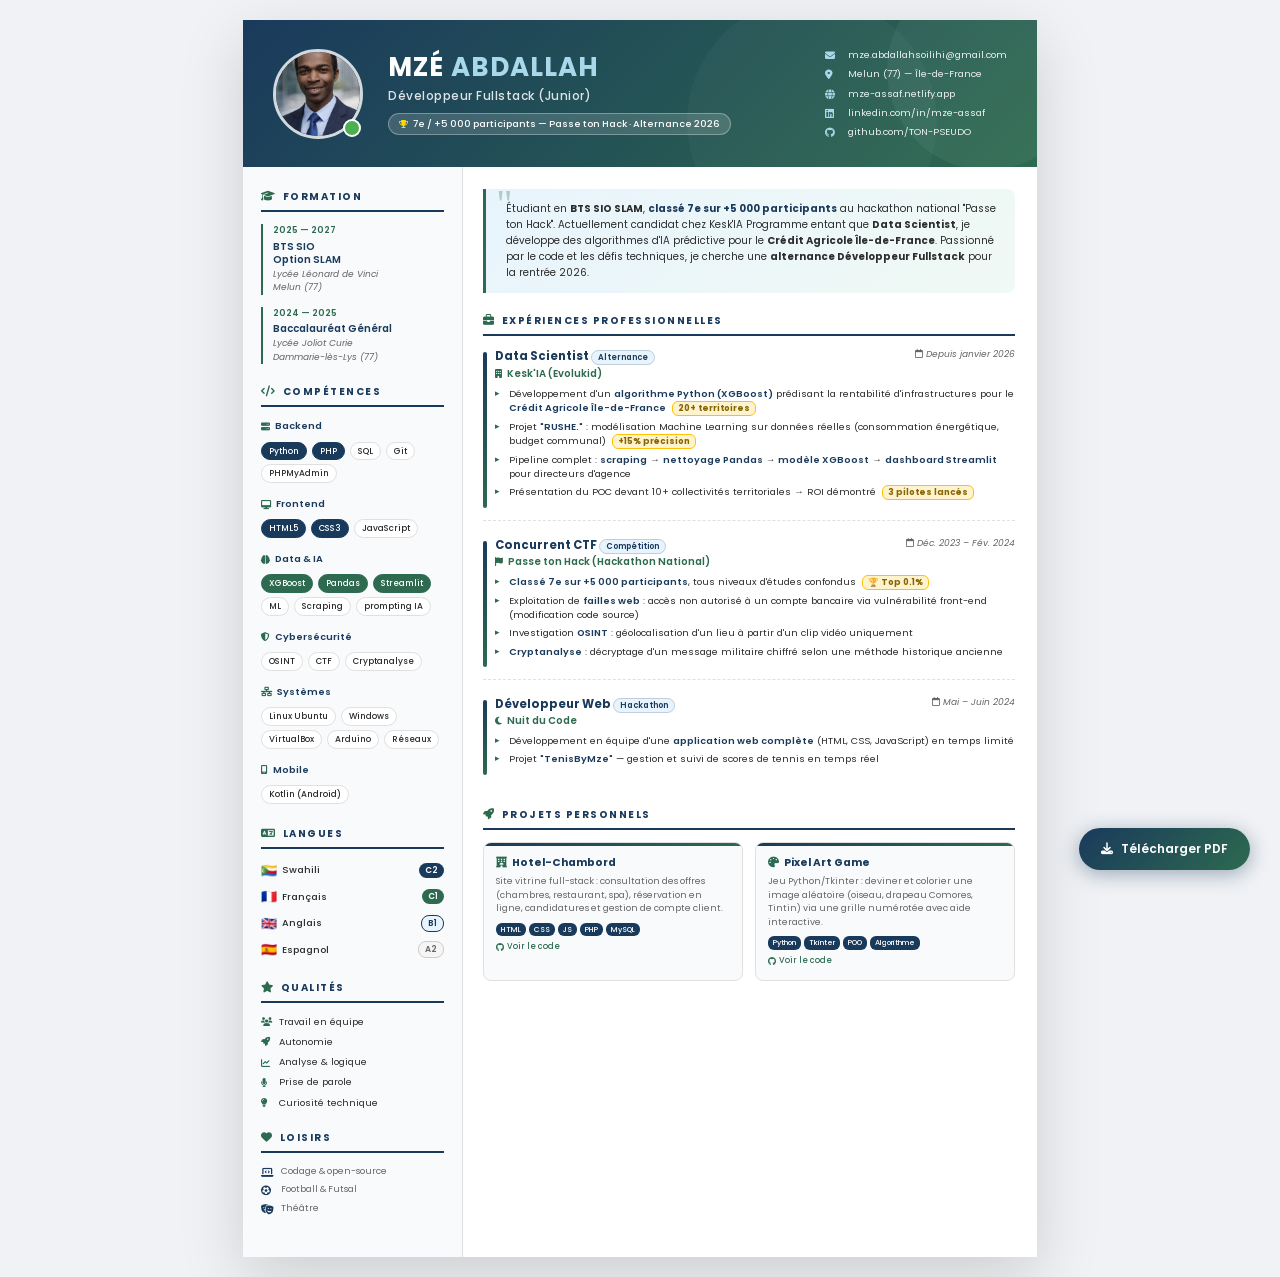
==== mon_cv.html @ bd24d2af "Add files via upload" ====
<!DOCTYPE html>
<html lang="fr">

<head>
    <meta charset="UTF-8">
    <meta name="viewport" content="width=device-width, initial-scale=1.0">
    <title>CV - Mzé ABDALLAH</title>
    <link href="https://fonts.googleapis.com/css2?family=Poppins:wght@300;400;500;600;700&display=swap"
        rel="stylesheet">
    <link rel="stylesheet" href="https://cdnjs.cloudflare.com/ajax/libs/font-awesome/6.4.0/css/all.min.css">
    <link rel="stylesheet" href="styles.css">
    

</head>

<body>

    <!-- cette bouton a pour fonction d'imprimer le CV -->
    <button class="print-btn" onclick="window.print()">
        <i class="fas fa-download"></i> Télécharger PDF
    </button>

    <div class="cv-wrapper">

        <!-- ========== HEADER ========== -->
        <header class="header">
            <div class="photo-container">
                <img src="Mze_pro.png" alt="Mzé ABDALLAH" class="photo">
                <div class="status-badge"></div>
            </div>

            <div class="header-info">
                <h1>Mzé <span>ABDALLAH</span></h1>
                <div class="title">Développeur Fullstack (Junior)</div>
                <div class="badge">
                    <i class="fas fa-trophy"></i>
                    7e / +5 000 participants — Passe ton Hack · Alternance 2026
                </div>
            </div>

            <div class="header-contacts">
                <a href="mailto:mze.abdallahsoilihi@gmail.com" class="contact-item">
                    <i class="fas fa-envelope"></i>
                    mze.abdallahsoilihi@gmail.com
                </a>
                <span class="contact-item">
                    <i class="fas fa-map-marker-alt"></i>
                    Melun (77) — Île-de-France
                </span>
                <a href="https://mze-assaf.netlify.app" target="_blank" class="contact-item">
                    <i class="fas fa-globe"></i>
                    mze-assaf.netlify.app
                </a>
                <a href="https://linkedin.com/in/mze-assaf/" target="_blank" class="contact-item">
                    <i class="fab fa-linkedin"></i>
                    linkedin.com/in/mze-assaf
                </a>
                <a href="https://github.com/TON-PSEUDO" target="_blank" class="contact-item">
                    <i class="fab fa-github"></i>
                    github.com/TON-PSEUDO
                </a>
            </div>
        </header>

        <!-- ========== SIDEBAR ========== -->
        <aside class="sidebar">

            <!-- FORMATION -->
            <div class="sidebar-section">
                <div class="section-title">
                    <i class="fas fa-graduation-cap"></i>
                    Formation
                </div>

                <div class="formation-item">
                    <div class="year">2025 — 2027</div>
                    <div class="degree">BTS SIO<br>Option SLAM</div>
                    <div class="school">Lycée Léonard de Vinci<br>Melun (77)</div>
                </div>

                <div class="formation-item">
                    <div class="year">2024 — 2025</div>
                    <div class="degree">Baccalauréat Général</div>
                    <div class="school">Lycée Joliot Curie<br>Dammarie-lès-Lys (77)</div>
                </div>
            </div>

            <!-- COMPÉTENCES TECHNIQUES -->
            <div class="sidebar-section">
                <div class="section-title">
                    <i class="fas fa-code"></i>
                    Compétences
                </div>

                <div class="skill-category">
                    <div class="skill-category-title">
                        <i class="fas fa-server"></i> Backend
                    </div>
                    <span class="skill-tag highlight">Python</span>
                    <span class="skill-tag highlight">PHP</span>
                    <span class="skill-tag">SQL</span>
                    <span class="skill-tag">Git</span>
                    <span class="skill-tag">PHPMyAdmin</span>
                </div>

                <div class="skill-category">
                    <div class="skill-category-title">
                        <i class="fas fa-desktop"></i> Frontend
                    </div>
                    <span class="skill-tag highlight">HTML5</span>
                    <span class="skill-tag highlight">CSS3</span>
                    <span class="skill-tag">JavaScript</span>
                </div>

                <div class="skill-category">
                    <div class="skill-category-title">
                        <i class="fas fa-brain"></i> Data & IA
                    </div>
                    <span class="skill-tag secondary">XGBoost</span>
                    <span class="skill-tag secondary">Pandas</span>
                    <span class="skill-tag secondary">Streamlit</span>
                    <span class="skill-tag">ML</span>
                    <span class="skill-tag">Scraping</span>
                    <span class="skill-tag">prompting IA</span>
                </div>

                <div class="skill-category">
                    <div class="skill-category-title">
                        <i class="fas fa-shield-alt"></i> Cybersécurité
                    </div>
                    <span class="skill-tag">OSINT</span>
                    <span class="skill-tag">CTF</span>
                    <span class="skill-tag">Cryptanalyse</span>
                </div>

                <div class="skill-category">
                    <div class="skill-category-title">
                        <i class="fas fa-network-wired"></i> Systèmes
                    </div>
                    <span class="skill-tag">Linux Ubuntu</span>
                    <span class="skill-tag">Windows</span>
                    <span class="skill-tag">VirtualBox</span>
                    <span class="skill-tag">Arduino</span>
                    <span class="skill-tag">Réseaux</span>
                </div>

                <div class="skill-category">
                    <div class="skill-category-title">
                        <i class="fas fa-mobile-alt"></i> Mobile
                    </div>
                    <span class="skill-tag">Kotlin (Android)</span>
                </div>
            </div>

            <!-- LANGUES -->
            <div class="sidebar-section">
                <div class="section-title">
                    <i class="fas fa-language"></i>
                    Langues
                </div>

                <div class="language-item">
                    <span class="language-name">
                        <span class="language-flag">🇰🇲</span> Swahili
                    </span>
                    <span class="language-level level-c2">C2</span>
                </div>
                <div class="language-item">
                    <span class="language-name">
                        <span class="language-flag">🇫🇷</span> Français
                    </span>
                    <span class="language-level level-c1">C1</span>
                </div>
                <div class="language-item">
                    <span class="language-name">
                        <span class="language-flag">🇬🇧</span> Anglais
                    </span>
                    <span class="language-level level-b1">B1</span>
                </div>
                <div class="language-item">
                    <span class="language-name">
                        <span class="language-flag">🇪🇸</span> Espagnol
                    </span>
                    <span class="language-level level-a2">A2</span>
                </div>
            </div>

            <!-- QUALITÉS -->
            <div class="sidebar-section">
                <div class="section-title">
                    <i class="fas fa-star"></i>
                    Qualités
                </div>

                <div class="soft-skill">
                    <i class="fas fa-users"></i> Travail en équipe
                </div>
                <div class="soft-skill">
                    <i class="fas fa-rocket"></i> Autonomie
                </div>
                <div class="soft-skill">
                    <i class="fas fa-chart-line"></i> Analyse & logique
                </div>
                <div class="soft-skill">
                    <i class="fas fa-microphone"></i> Prise de parole
                </div>
                <div class="soft-skill">
                    <i class="fas fa-lightbulb"></i> Curiosité technique
                </div>
            </div>

            <!-- LOISIRS -->
            <div class="sidebar-section">
                <div class="section-title">
                    <i class="fas fa-heart"></i>
                    Loisirs
                </div>

                <div class="hobby">
                    <i class="fas fa-laptop-code"></i> Codage & open-source
                </div>
                <div class="hobby">
                    <i class="fas fa-futbol"></i> Football & Futsal
                </div>
                <div class="hobby">
                    <i class="fas fa-theater-masks"></i> Théâtre
                </div>
            </div>

        </aside>

        <!-- ========== MAIN CONTENT ========== -->
        <main class="main-content">

            <!-- ACCROCHE -->
            <div class="accroche">
                <p>
                    Étudiant en <strong>BTS SIO SLAM</strong>,
                    <span class="highlight-stat">classé 7e sur +5 000 participants</span>
                    au hackathon national "Passe ton Hack". Actuellement candidat
                    chez Kesk'IA Programme entant que <strong>Data Scientist</strong>,
                    je développe des algorithmes d'IA prédictive pour le
                    <strong>Crédit Agricole Île-de-France</strong>.
                    Passionné par le code et les défis techniques,
                    je cherche une <strong>alternance Développeur Fullstack</strong>
                    pour la rentrée 2026.
                </p>
            </div>

            <!-- EXPÉRIENCES -->
            <div class="main-section">
                <div class="section-title">
                    <i class="fas fa-briefcase"></i>
                    Expériences Professionnelles
                </div>

                <!-- EXP 1 : Kesk'IA -->
                <div class="exp-item">
                    <div class="exp-header">
                        <div class="exp-title-block">
                            <div class="exp-title">
                                Data Scientist
                                <span class="exp-type">Alternance</span>
                            </div>
                            <div class="exp-company">
                                <i class="fas fa-building" style="font-size:9px; margin-right:3px;"></i>
                                Kesk'IA (Evolukid)
                            </div>
                        </div>
                        <div class="exp-date">
                            <i class="far fa-calendar"></i>
                            Depuis janvier 2026
                        </div>
                    </div>
                    <ul class="exp-bullets">
                        <li>
                            Développement d'un <strong>algorithme Python (XGBoost)</strong>
                            prédisant la rentabilité d'infrastructures pour le
                            <strong>Crédit Agricole Île-de-France</strong>
                            <span class="stat-badge">20+ territoires</span>
                        </li>
                        <li>
                            Projet <strong>"RUSHE."</strong> : modélisation Machine Learning
                            sur données réelles (consommation énergétique, budget communal)
                            <span class="stat-badge">+15% précision</span>
                        </li>
                        <li>
                            Pipeline complet : <strong>scraping</strong> →
                            <strong>nettoyage Pandas</strong> →
                            <strong>modèle XGBoost</strong> →
                            <strong>dashboard Streamlit</strong> pour directeurs d'agence
                        </li>
                        <li>
                            Présentation du POC devant 10+ collectivités territoriales
                            → ROI démontré
                            <span class="stat-badge">3 pilotes lancés</span>
                        </li>
                    </ul>
                </div>

                <!-- EXP 2 : CTF -->
                <div class="exp-item">
                    <div class="exp-header">
                        <div class="exp-title-block">
                            <div class="exp-title">
                                Concurrent CTF
                                <span class="exp-type">Compétition</span>
                            </div>
                            <div class="exp-company">
                                <i class="fas fa-flag" style="font-size:9px; margin-right:3px;"></i>
                                Passe ton Hack (Hackathon National)
                            </div>
                        </div>
                        <div class="exp-date">
                            <i class="far fa-calendar"></i>
                            Déc. 2023 – Fév. 2024
                        </div>
                    </div>
                    <ul class="exp-bullets">
                        <li>
                            <strong>Classé 7e sur +5 000 participants</strong>,
                            tous niveaux d'études confondus
                            <span class="stat-badge">🏆 Top 0.1%</span>
                        </li>
                        <li>
                            Exploitation de <strong>failles web</strong> : accès non autorisé
                            à un compte bancaire via vulnérabilité front-end
                            (modification code source)
                        </li>
                        <li>
                            Investigation <strong>OSINT</strong> : géolocalisation
                            d'un lieu à partir d'un clip vidéo uniquement
                        </li>
                        <li>
                            <strong>Cryptanalyse</strong> : décryptage d'un message
                            militaire chiffré selon une méthode historique ancienne
                        </li>
                    </ul>
                </div>

                <!-- EXP 3 : Nuit du Code -->
                <div class="exp-item">
                    <div class="exp-header">
                        <div class="exp-title-block">
                            <div class="exp-title">
                                Développeur Web
                                <span class="exp-type">Hackathon</span>
                            </div>
                            <div class="exp-company">
                                <i class="fas fa-moon" style="font-size:9px; margin-right:3px;"></i>
                                Nuit du Code
                            </div>
                        </div>
                        <div class="exp-date">
                            <i class="far fa-calendar"></i>
                            Mai – Juin 2024
                        </div>
                    </div>
                    <ul class="exp-bullets">
                        <li>
                            Développement en équipe d'une <strong>application web
                                complète</strong> (HTML, CSS, JavaScript) en temps limité
                        </li>
                        <li>
                            Projet <strong>"TenisByMze"</strong> — gestion et
                            suivi de scores de tennis en temps réel
                        </li>
                    </ul>
                </div>
            </div>

            <!-- PROJETS -->
            <div class="main-section">
                <div class="section-title">
                    <i class="fas fa-rocket"></i>
                    Projets Personnels
                </div>

                <div class="projects-grid">

                    <!-- Projet 1 -->
                    <div class="project-card">
                        <div class="project-title">
                            <i class="fas fa-hotel"></i>
                            Hotel-Chambord
                        </div>
                        <div class="project-desc">
                            Site vitrine full-stack : consultation des offres
                            (chambres, restaurant, spa), réservation en ligne,
                            candidatures et gestion de compte client.
                        </div>
                        <div class="project-tags">
                            <span class="project-tag">HTML</span>
                            <span class="project-tag">CSS</span>
                            <span class="project-tag">JS</span>
                            <span class="project-tag">PHP</span>
                            <span class="project-tag">MySQL</span>
                        </div>
                        <a href="https://github.com/baimuratergeshov/Hotel-Chambord" class="project-link"
                            target="_blank">
                            <i class="fab fa-github"></i> Voir le code
                        </a>
                    </div>

                    <!-- Projet 2 -->
                    <div class="project-card">
                        <div class="project-title">
                            <i class="fas fa-palette"></i>
                            Pixel Art Game
                        </div>
                        <div class="project-desc">
                            Jeu Python/Tkinter : deviner et colorier une image
                            aléatoire (oiseau, drapeau Comores, Tintin) via
                            une grille numérotée avec aide interactive.
                        </div>
                        <div class="project-tags">
                            <span class="project-tag">Python</span>
                            <span class="project-tag">Tkinter</span>
                            <span class="project-tag">POO</span>
                            <span class="project-tag">Algorithme</span>
                        </div>
                        <a href="https://github.com/ABDALLAHSOILIHIMzeAssaf/Mes_Projets/blob/main/Pixel_Art"
                            class="project-link" target="_blank">
                            <i class="fab fa-github"></i> Voir le code
                        </a>
                    </div>

                </div>
            </div>

        </main>

    </div>

</body>

</html>
---- styles.css ----
* {
            margin: 0;
            padding: 0;
            box-sizing: border-box;
        }

        :root {
            --primary: #1a3a5c;
            --secondary: #2d6a4f;
            --accent: #e8f4fd;
            --text: #2c2c2c;
            --text-light: #666;
            --white: #ffffff;
            --border: #e0e0e0;
            --gradient: linear-gradient(135deg, #1a3a5c 0%, #2d6a4f 100%);
        }

        body {
            font-family: 'Poppins', sans-serif;
            background: #f0f2f5;
            color: var(--text);
            font-size: 11px;
            line-height: 1.5;
        }

        .cv-wrapper {
            width: 210mm;
            min-height: 297mm;
            margin: 20px auto;
            background: var(--white);
            box-shadow: 0 20px 60px rgba(0, 0, 0, 0.15);
            display: grid;
            grid-template-columns: 220px 1fr;
            grid-template-rows: auto 1fr;
            overflow: hidden;
        }

        /* ========== HEADER ========== */
        .header {
            grid-column: 1 / -1;
            background: var(--gradient);
            padding: 28px 30px;
            display: flex;
            align-items: center;
            gap: 25px;
            position: relative;
            overflow: hidden;
        }

        .header::before {
            content: '';
            position: absolute;
            top: -50px;
            right: -50px;
            width: 200px;
            height: 200px;
            background: rgba(255, 255, 255, 0.05);
            border-radius: 50%;
        }

        .header::after {
            content: '';
            position: absolute;
            bottom: -80px;
            right: 100px;
            width: 250px;
            height: 250px;
            background: rgba(255, 255, 255, 0.03);
            border-radius: 50%;
        }

        .photo-container {
            position: relative;
            flex-shrink: 0;
        }

        .photo {
            width: 90px;
            height: 90px;
            border-radius: 50%;
            border: 3px solid rgba(255, 255, 255, 0.8);
            object-fit: cover;
            display: block;
        }

        .photo-placeholder {
            width: 90px;
            height: 90px;
            border-radius: 50%;
            border: 3px solid rgba(255, 255, 255, 0.8);
            background: rgba(255, 255, 255, 0.2);
            display: flex;
            align-items: center;
            justify-content: center;
            font-size: 32px;
            color: white;
        }

        .status-badge {
            position: absolute;
            bottom: 2px;
            right: 2px;
            width: 18px;
            height: 18px;
            background: #4caf50;
            border-radius: 50%;
            border: 2px solid white;
        }

        .header-info {
            flex: 1;
            z-index: 1;
        }

        .header-info h1 {
            font-size: 26px;
            font-weight: 700;
            color: var(--white);
            letter-spacing: 1px;
            text-transform: uppercase;
            line-height: 1.2;
        }

        .header-info h1 span {
            color: #a8d8ea;
        }

        .header-info .title {
            font-size: 12px;
            color: rgba(255, 255, 255, 0.85);
            font-weight: 500;
            margin-top: 4px;
            letter-spacing: 0.5px;
        }

        .header-info .badge {
            display: inline-flex;
            align-items: center;
            gap: 5px;
            background: rgba(255, 255, 255, 0.15);
            border: 1px solid rgba(255, 255, 255, 0.3);
            color: white;
            padding: 3px 10px;
            border-radius: 20px;
            font-size: 9.5px;
            font-weight: 500;
            margin-top: 8px;
        }

        .header-info .badge i {
            font-size: 8px;
            color: #ffd700;
        }

        .header-contacts {
            display: flex;
            flex-direction: column;
            gap: 5px;
            z-index: 1;
        }

        .contact-item {
            display: flex;
            align-items: center;
            gap: 7px;
            color: rgba(255, 255, 255, 0.9);
            font-size: 9.5px;
            text-decoration: none;
            transition: color 0.2s;
        }

        .contact-item:hover {
            color: white;
        }

        .contact-item i {
            width: 16px;
            font-size: 10px;
            color: #a8d8ea;
        }

        /* ========== SIDEBAR ========== */
        .sidebar {
            background: #f8fafc;
            padding: 22px 18px;
            border-right: 1px solid var(--border);
        }

        .section-title {
            font-size: 10px;
            font-weight: 700;
            text-transform: uppercase;
            letter-spacing: 1.5px;
            color: var(--primary);
            margin-bottom: 12px;
            padding-bottom: 6px;
            border-bottom: 2px solid var(--primary);
            display: flex;
            align-items: center;
            gap: 6px;
        }

        .section-title i {
            font-size: 11px;
            color: var(--secondary);
        }

        .sidebar-section {
            margin-bottom: 20px;
        }

        /* Formation */
        .formation-item {
            margin-bottom: 12px;
            padding-left: 10px;
            border-left: 2px solid var(--secondary);
        }

        .formation-item .year {
            font-size: 9px;
            color: var(--secondary);
            font-weight: 600;
        }

        .formation-item .degree {
            font-size: 10px;
            font-weight: 600;
            color: var(--primary);
            margin: 2px 0;
            line-height: 1.3;
        }

        .formation-item .school {
            font-size: 9px;
            color: var(--text-light);
            font-style: italic;
        }

        /* Compétences */
        .skill-category {
            margin-bottom: 12px;
        }

        .skill-category-title {
            font-size: 9.5px;
            font-weight: 600;
            color: var(--primary);
            margin-bottom: 6px;
            display: flex;
            align-items: center;
            gap: 5px;
        }

        .skill-category-title i {
            font-size: 9px;
            color: var(--secondary);
        }

        .skill-tag {
            display: inline-block;
            background: var(--white);
            border: 1px solid var(--border);
            color: var(--text);
            padding: 2px 7px;
            border-radius: 10px;
            font-size: 8.5px;
            margin: 2px 2px 2px 0;
            font-weight: 500;
        }

        .skill-tag.highlight {
            background: var(--primary);
            color: white;
            border-color: var(--primary);
        }

        .skill-tag.secondary {
            background: var(--secondary);
            color: white;
            border-color: var(--secondary);
        }

        /* Langues */
        .language-item {
            display: flex;
            align-items: center;
            justify-content: space-between;
            margin-bottom: 7px;
        }

        .language-name {
            font-size: 9.5px;
            font-weight: 500;
            color: var(--text);
            display: flex;
            align-items: center;
            gap: 5px;
        }

        .language-flag {
            font-size: 13px;
        }

        .language-level {
            font-size: 8.5px;
            font-weight: 600;
            padding: 1px 6px;
            border-radius: 8px;
        }

        .level-c2 {
            background: #1a3a5c;
            color: white;
        }

        .level-c1 {
            background: #2d6a4f;
            color: white;
        }

        .level-b1 {
            background: #e8f4fd;
            color: #1a3a5c;
            border: 1px solid #1a3a5c;
        }

        .level-a2 {
            background: #f5f5f5;
            color: #666;
            border: 1px solid #ccc;
        }

        /* Soft skills */
        .soft-skill {
            display: flex;
            align-items: center;
            gap: 6px;
            margin-bottom: 6px;
            font-size: 9.5px;
            color: var(--text);
        }

        .soft-skill i {
            color: var(--secondary);
            font-size: 9px;
            width: 12px;
        }

        /* Loisirs */
        .hobby {
            display: flex;
            align-items: center;
            gap: 6px;
            margin-bottom: 5px;
            font-size: 9px;
            color: var(--text-light);
        }

        .hobby i {
            color: var(--primary);
            font-size: 10px;
            width: 14px;
        }

        /* ========== MAIN CONTENT ========== */
        .main-content {
            padding: 22px 22px 22px 20px;
            overflow: hidden;
        }

        .main-section {
            margin-bottom: 20px;
        }

        /* Accroche */
        .accroche {
            background: linear-gradient(135deg, #e8f4fd, #f0f9f4);
            border-left: 3px solid var(--secondary);
            padding: 12px 15px;
            border-radius: 0 8px 8px 0;
            margin-bottom: 20px;
            position: relative;
        }

        .accroche::before {
            content: '"';
            position: absolute;
            top: -5px;
            left: 10px;
            font-size: 40px;
            color: var(--secondary);
            opacity: 0.3;
            font-family: Georgia, serif;
            line-height: 1;
        }

        .accroche p {
            font-size: 10px;
            color: var(--text);
            line-height: 1.6;
            padding-left: 5px;
        }

        .accroche .highlight-stat {
            font-weight: 700;
            color: var(--primary);
        }

        /* Expériences */
        .exp-item {
            margin-bottom: 16px;
            padding-bottom: 16px;
            border-bottom: 1px dashed var(--border);
            position: relative;
            padding-left: 12px;
        }

        .exp-item::before {
            content: '';
            position: absolute;
            left: 0;
            top: 4px;
            width: 4px;
            height: calc(100% - 16px);
            background: var(--gradient);
            border-radius: 2px;
        }

        .exp-item:last-child {
            border-bottom: none;
            margin-bottom: 0;
        }

        .exp-header {
            display: flex;
            justify-content: space-between;
            align-items: flex-start;
            margin-bottom: 4px;
        }

        .exp-title-block {
            flex: 1;
        }

        .exp-title {
            font-size: 11.5px;
            font-weight: 700;
            color: var(--primary);
        }

        .exp-company {
            font-size: 10px;
            color: var(--secondary);
            font-weight: 600;
        }

        .exp-type {
            font-size: 8px;
            background: var(--accent);
            color: var(--primary);
            padding: 1px 6px;
            border-radius: 8px;
            font-weight: 600;
            border: 1px solid rgba(26, 58, 92, 0.2);
        }

        .exp-date {
            font-size: 9px;
            color: var(--text-light);
            font-style: italic;
            text-align: right;
            white-space: nowrap;
            margin-left: 10px;
        }

        .exp-bullets {
            list-style: none;
            margin-top: 6px;
        }

        .exp-bullets li {
            font-size: 9.5px;
            color: var(--text);
            margin-bottom: 4px;
            padding-left: 14px;
            position: relative;
            line-height: 1.5;
        }

        .exp-bullets li::before {
            content: '▸';
            position: absolute;
            left: 0;
            color: var(--secondary);
            font-size: 9px;
        }

        .exp-bullets li strong {
            color: var(--primary);
            font-weight: 600;
        }

        .stat-badge {
            display: inline-block;
            background: #fff3cd;
            border: 1px solid #ffc107;
            color: #856404;
            padding: 0px 5px;
            border-radius: 6px;
            font-size: 8.5px;
            font-weight: 700;
            margin-left: 3px;
        }

        /* Projets */
        .projects-grid {
            display: grid;
            grid-template-columns: 1fr 1fr;
            gap: 12px;
        }

        .project-card {
            background: #f8fafc;
            border: 1px solid var(--border);
            border-radius: 8px;
            padding: 12px;
            transition: all 0.2s;
            position: relative;
            overflow: hidden;
        }

        .project-card::before {
            content: '';
            position: absolute;
            top: 0;
            left: 0;
            right: 0;
            height: 3px;
            background: var(--gradient);
        }

        .project-title {
            font-size: 10.5px;
            font-weight: 700;
            color: var(--primary);
            margin-bottom: 5px;
            display: flex;
            align-items: center;
            gap: 5px;
        }

        .project-title i {
            font-size: 11px;
            color: var(--secondary);
        }

        .project-desc {
            font-size: 9px;
            color: var(--text-light);
            line-height: 1.5;
            margin-bottom: 7px;
        }

        .project-tags {
            display: flex;
            flex-wrap: wrap;
            gap: 3px;
        }

        .project-tag {
            font-size: 7.5px;
            background: var(--primary);
            color: white;
            padding: 1px 5px;
            border-radius: 6px;
            font-weight: 500;
        }

        .project-link {
            display: inline-flex;
            align-items: center;
            gap: 3px;
            font-size: 8px;
            color: var(--secondary);
            text-decoration: none;
            margin-top: 5px;
            font-weight: 500;
        }

        .project-link i {
            font-size: 8px;
        }

        /* ========== PRINT ========== */
        @media print {
            body {
                background: white;
                margin: 0;
            }

            .cv-wrapper {
                margin: 0;
                box-shadow: none;
                width: 210mm;
                min-height: 297mm;
            }

            .print-btn {
                display: none;
            }
        }

        /* ========== PRINT BUTTON ========== */
        .print-btn {
            position: fixed;
            bottom: 30px;
            right: 30px;
            background: var(--gradient);
            color: white;
            border: none;
            padding: 12px 22px;
            border-radius: 30px;
            font-family: 'Poppins', sans-serif;
            font-size: 12px;
            font-weight: 600;
            cursor: pointer;
            box-shadow: 0 4px 20px rgba(26, 58, 92, 0.4);
            display: flex;
            align-items: center;
            gap: 8px;
            transition: transform 0.2s, box-shadow 0.2s;
        }

        .print-btn:hover {
            transform: translateY(-2px);
            box-shadow: 0 6px 25px rgba(26, 58, 92, 0.5);
        }

        /* Scrollbar */
        ::-webkit-scrollbar {
            width: 6px;
        }

        ::-webkit-scrollbar-track {
            background: #f1f1f1;
        }

        ::-webkit-scrollbar-thumb {
            background: var(--primary);
            border-radius: 3px;
        }
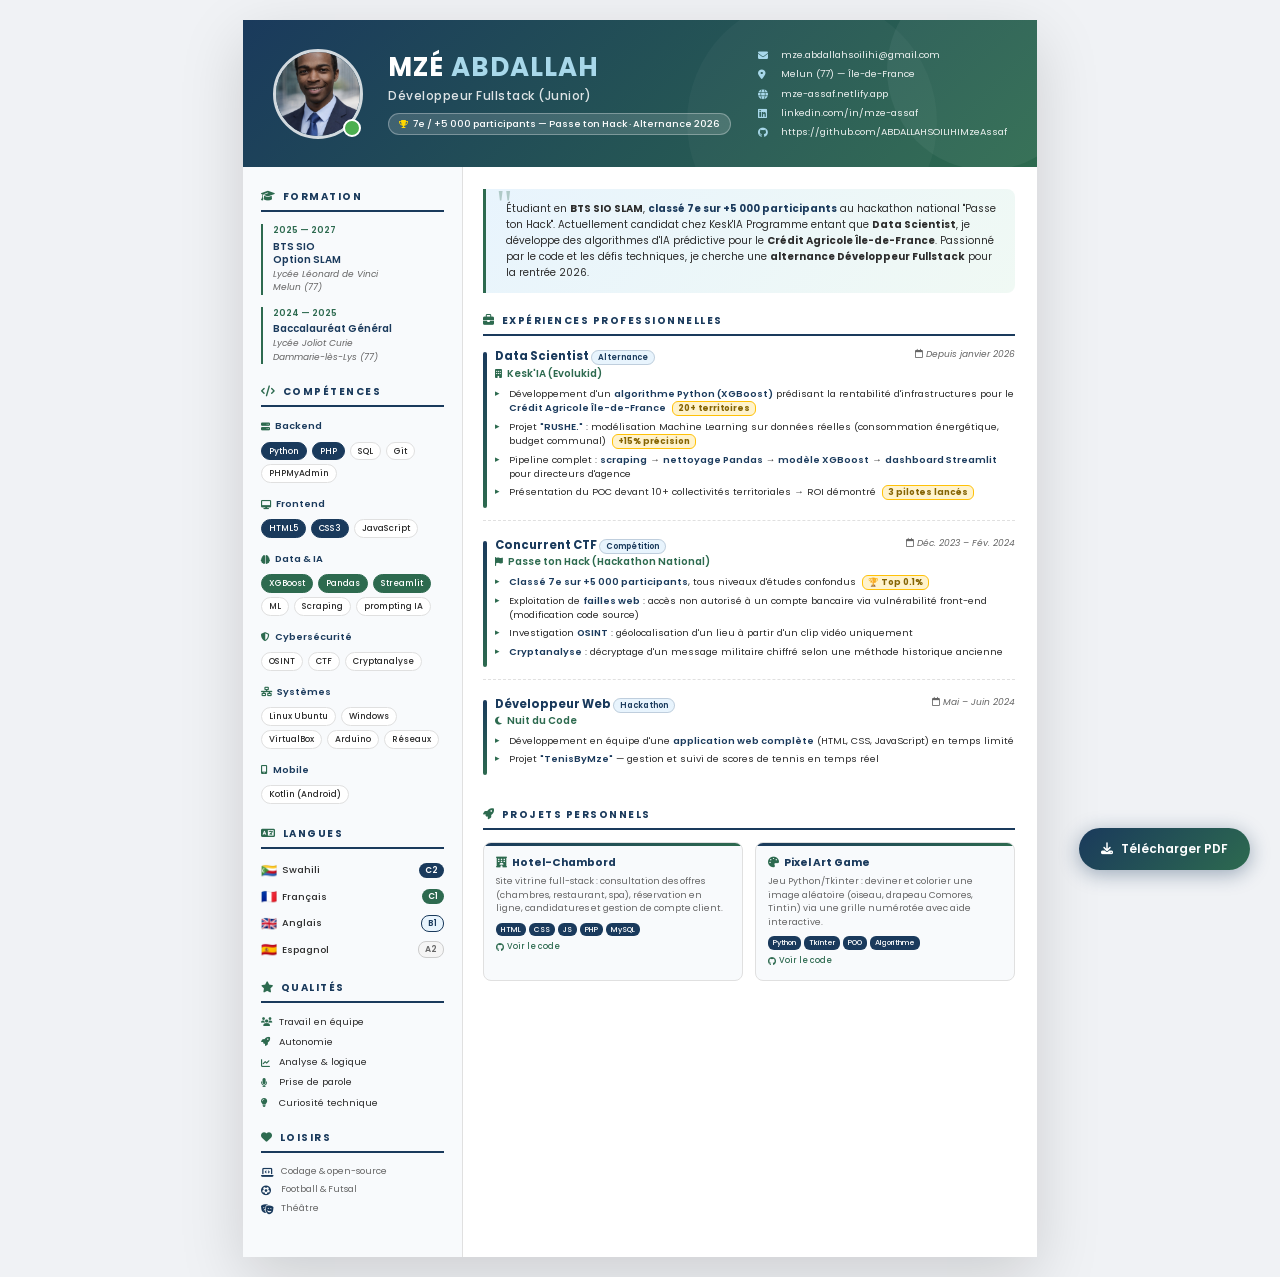
==== commit 19c1bc3b: "Update print statement from 'Hello' to 'Goodbye'" ====
--- a/mon_cv.html
+++ b/mon_cv.html
@@ -57,7 +57,7 @@
                 </a>
                 <a href="https://github.com/TON-PSEUDO" target="_blank" class="contact-item">
                     <i class="fab fa-github"></i>
-                    github.com/TON-PSEUDO
+                    https://github.com/ABDALLAHSOILIHIMzeAssaf
                 </a>
             </div>
         </header>
@@ -434,4 +434,4 @@
 
 </body>
 
-</html>+</html>
